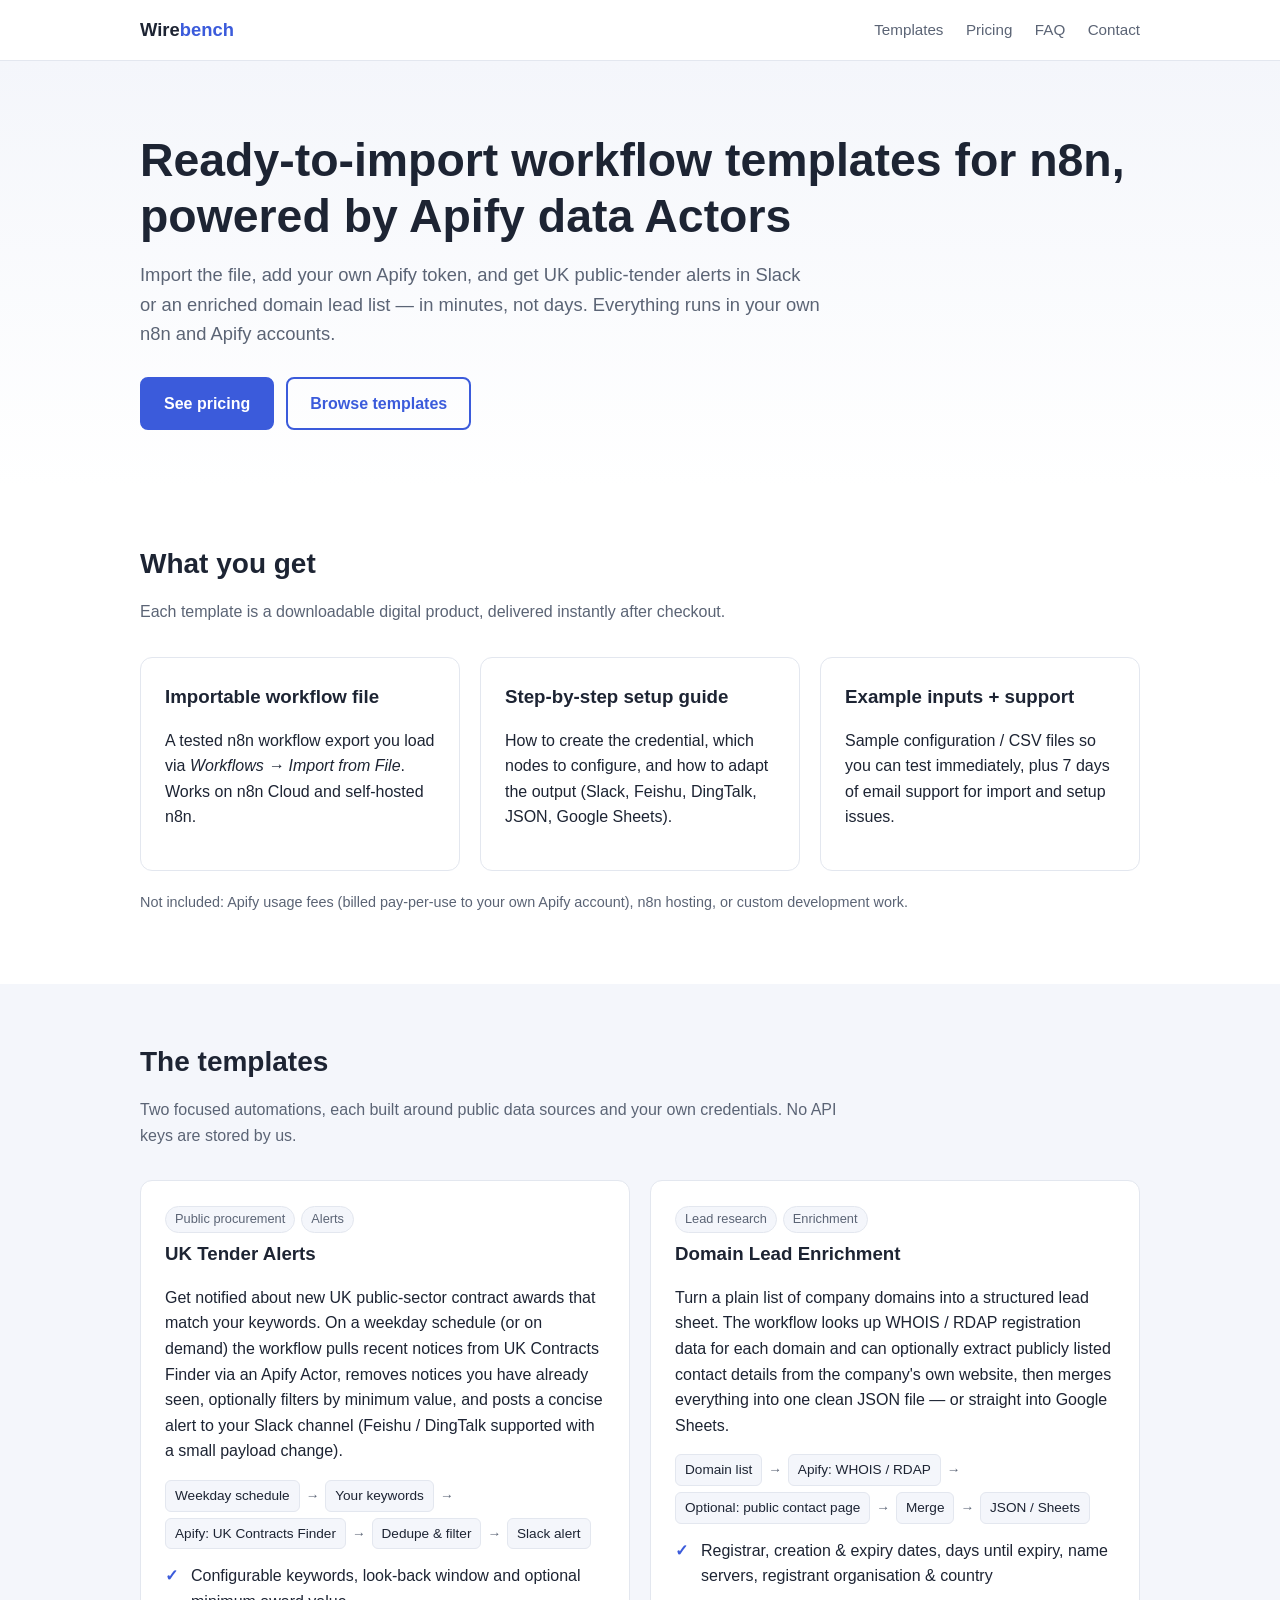
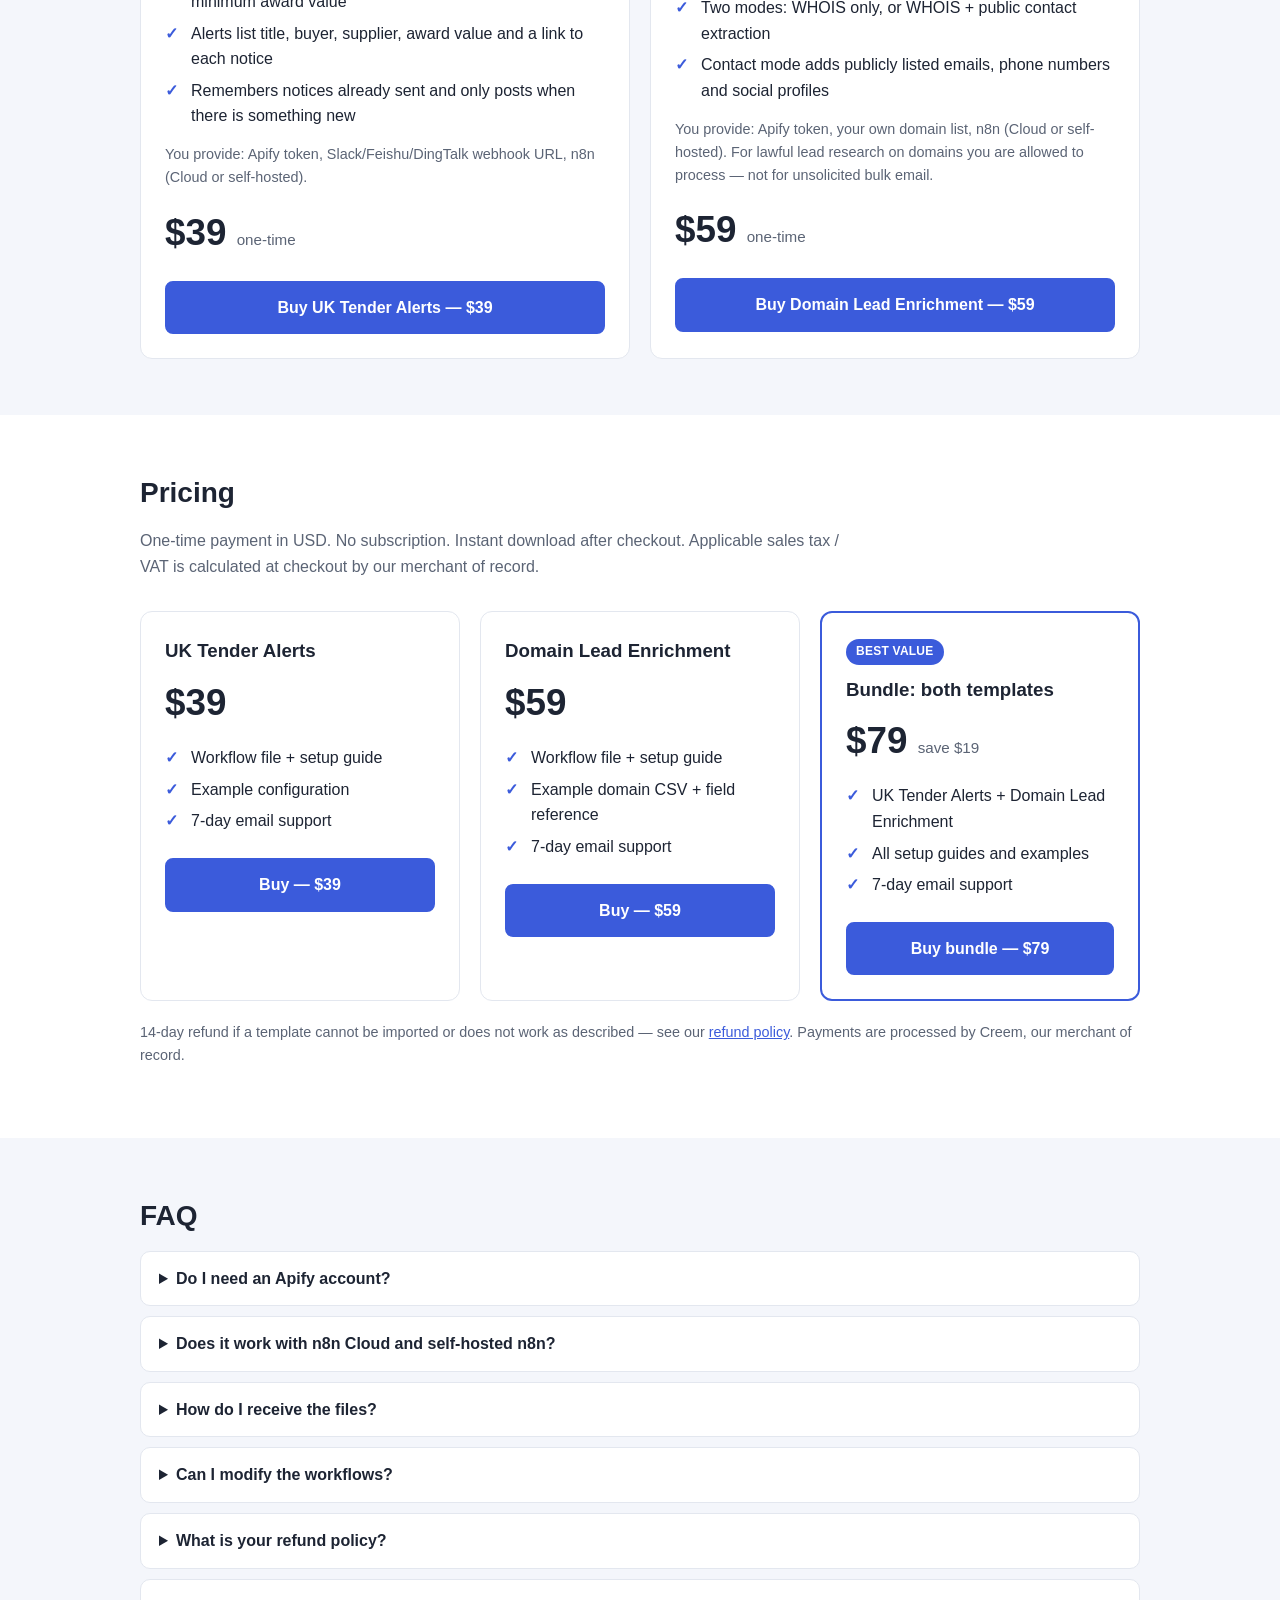
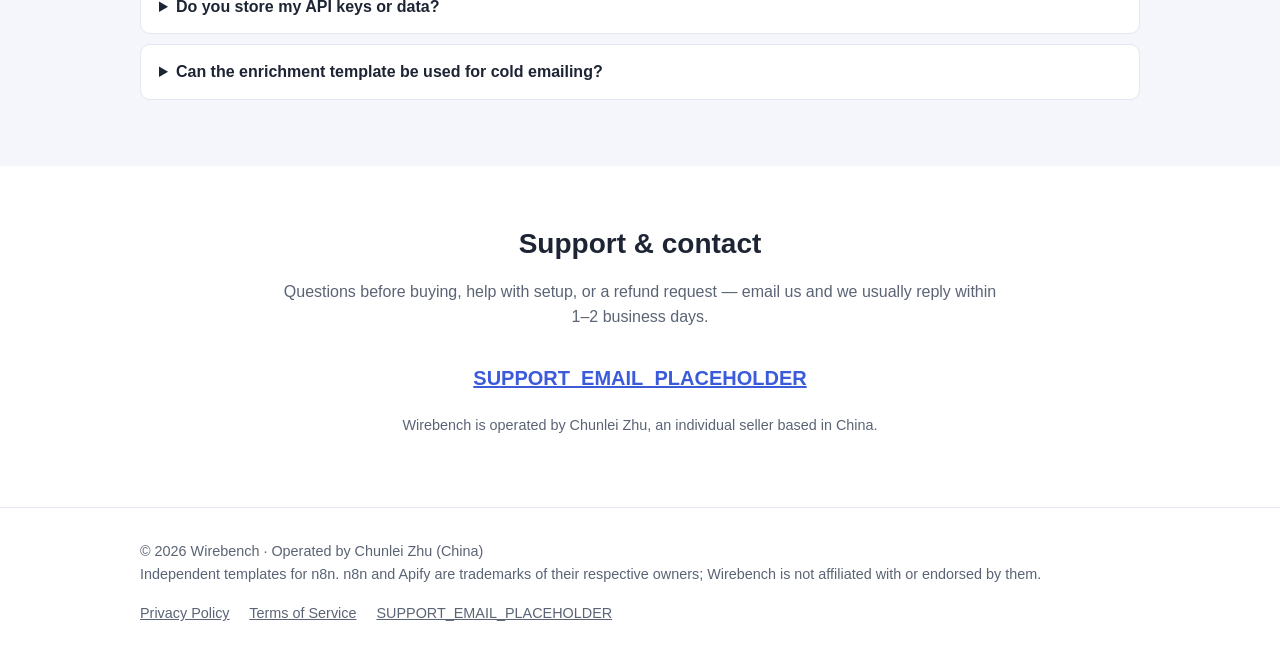
==== index.html @ e14d47aa "Wirebench landing site: index, privacy, terms, 404" ====
<!DOCTYPE html>
<html lang="en">
<head>
<meta charset="utf-8">
<meta name="viewport" content="width=device-width, initial-scale=1">
<title>Wirebench — Ready-to-import workflow templates for n8n</title>
<meta name="description" content="Wirebench sells ready-to-import workflow templates for n8n that plug into Apify data Actors: UK Tender Alerts and Domain Lead Enrichment. One-time purchase, instant download.">
<link rel="stylesheet" href="style.css">
</head>
<body>
<header class="site">
  <div class="container">
    <a class="brand" href="./">Wire<span>bench</span></a>
    <nav class="main">
      <a href="#templates">Templates</a>
      <a href="#pricing">Pricing</a>
      <a href="#faq">FAQ</a>
      <a href="#contact">Contact</a>
    </nav>
  </div>
</header>

<main>
<section class="hero">
  <div class="container">
    <h1>Ready-to-import workflow templates for n8n, powered by Apify data Actors</h1>
    <p class="lead">Import the file, add your own Apify token, and get UK public-tender alerts in Slack or an enriched domain lead list — in minutes, not days. Everything runs in your own n8n and Apify accounts.</p>
    <div class="btn-row">
      <a class="btn" href="#pricing">See pricing</a>
      <a class="btn secondary" href="#templates">Browse templates</a>
    </div>
  </div>
</section>

<section id="what-you-get">
  <div class="container">
    <h2>What you get</h2>
    <p class="sub">Each template is a downloadable digital product, delivered instantly after checkout.</p>
    <div class="grid cols-3">
      <div class="card">
        <h3>Importable workflow file</h3>
        <p>A tested n8n workflow export you load via <em>Workflows → Import from File</em>. Works on n8n Cloud and self-hosted n8n.</p>
      </div>
      <div class="card">
        <h3>Step-by-step setup guide</h3>
        <p>How to create the credential, which nodes to configure, and how to adapt the output (Slack, Feishu, DingTalk, JSON, Google Sheets).</p>
      </div>
      <div class="card">
        <h3>Example inputs + support</h3>
        <p>Sample configuration / CSV files so you can test immediately, plus 7 days of email support for import and setup issues.</p>
      </div>
    </div>
    <p class="note" style="margin-top:20px">Not included: Apify usage fees (billed pay-per-use to your own Apify account), n8n hosting, or custom development work.</p>
  </div>
</section>

<section id="templates" class="alt">
  <div class="container">
    <h2>The templates</h2>
    <p class="sub">Two focused automations, each built around public data sources and your own credentials. No API keys are stored by us.</p>
    <div class="grid cols-2">
      <article class="card" id="uk-tender-alerts">
        <span class="tag">Public procurement</span><span class="tag">Alerts</span>
        <h3>UK Tender Alerts</h3>
        <p>Get notified about new UK public-sector contract awards that match your keywords. On a weekday schedule (or on demand) the workflow pulls recent notices from UK Contracts Finder via an Apify Actor, removes notices you have already seen, optionally filters by minimum value, and posts a concise alert to your Slack channel (Feishu / DingTalk supported with a small payload change).</p>
        <div class="flow" aria-label="Workflow outline">
          <span class="step">Weekday schedule</span><span class="arrow">→</span>
          <span class="step">Your keywords</span><span class="arrow">→</span>
          <span class="step">Apify: UK Contracts Finder</span><span class="arrow">→</span>
          <span class="step">Dedupe &amp; filter</span><span class="arrow">→</span>
          <span class="step">Slack alert</span>
        </div>
        <ul class="check">
          <li>Configurable keywords, look-back window and optional minimum award value</li>
          <li>Alerts list title, buyer, supplier, award value and a link to each notice</li>
          <li>Remembers notices already sent and only posts when there is something new</li>
        </ul>
        <p class="note">You provide: Apify token, Slack/Feishu/DingTalk webhook URL, n8n (Cloud or self-hosted).</p>
        <p class="price">$39 <small>one-time</small></p>
        <a class="btn" href="#buy-PLACEHOLDER-uk-tender-alerts">Buy UK Tender Alerts — $39</a>
      </article>

      <article class="card" id="domain-lead-enrichment">
        <span class="tag">Lead research</span><span class="tag">Enrichment</span>
        <h3>Domain Lead Enrichment</h3>
        <p>Turn a plain list of company domains into a structured lead sheet. The workflow looks up WHOIS / RDAP registration data for each domain and can optionally extract publicly listed contact details from the company's own website, then merges everything into one clean JSON file — or straight into Google Sheets.</p>
        <div class="flow" aria-label="Workflow outline">
          <span class="step">Domain list</span><span class="arrow">→</span>
          <span class="step">Apify: WHOIS / RDAP</span><span class="arrow">→</span>
          <span class="step">Optional: public contact page</span><span class="arrow">→</span>
          <span class="step">Merge</span><span class="arrow">→</span>
          <span class="step">JSON / Sheets</span>
        </div>
        <ul class="check">
          <li>Registrar, creation &amp; expiry dates, days until expiry, name servers, registrant organisation &amp; country</li>
          <li>Two modes: WHOIS only, or WHOIS + public contact extraction</li>
          <li>Contact mode adds publicly listed emails, phone numbers and social profiles</li>
        </ul>
        <p class="note">You provide: Apify token, your own domain list, n8n (Cloud or self-hosted). For lawful lead research on domains you are allowed to process — not for unsolicited bulk email.</p>
        <p class="price">$59 <small>one-time</small></p>
        <a class="btn" href="#buy-PLACEHOLDER-domain-lead-enrichment">Buy Domain Lead Enrichment — $59</a>
      </article>
    </div>
  </div>
</section>

<section id="pricing">
  <div class="container">
    <h2>Pricing</h2>
    <p class="sub">One-time payment in USD. No subscription. Instant download after checkout. Applicable sales tax / VAT is calculated at checkout by our merchant of record.</p>
    <div class="grid cols-3">
      <div class="card">
        <h3>UK Tender Alerts</h3>
        <p class="price">$39</p>
        <ul class="check">
          <li>Workflow file + setup guide</li>
          <li>Example configuration</li>
          <li>7-day email support</li>
        </ul>
        <a class="btn" href="#buy-PLACEHOLDER-uk-tender-alerts">Buy — $39</a>
      </div>
      <div class="card">
        <h3>Domain Lead Enrichment</h3>
        <p class="price">$59</p>
        <ul class="check">
          <li>Workflow file + setup guide</li>
          <li>Example domain CSV + field reference</li>
          <li>7-day email support</li>
        </ul>
        <a class="btn" href="#buy-PLACEHOLDER-domain-lead-enrichment">Buy — $59</a>
      </div>
      <div class="card featured">
        <span class="badge">BEST VALUE</span>
        <h3>Bundle: both templates</h3>
        <p class="price">$79 <small>save $19</small></p>
        <ul class="check">
          <li>UK Tender Alerts + Domain Lead Enrichment</li>
          <li>All setup guides and examples</li>
          <li>7-day email support</li>
        </ul>
        <a class="btn" href="#buy-PLACEHOLDER-bundle">Buy bundle — $79</a>
      </div>
    </div>
    <p class="note" style="margin-top:20px">14-day refund if a template cannot be imported or does not work as described — see our <a href="terms.html#refunds">refund policy</a>. Payments are processed by Creem, our merchant of record.</p>
  </div>
</section>

<section id="faq" class="alt">
  <div class="container">
    <h2>FAQ</h2>
    <details>
      <summary>Do I need an Apify account?</summary>
      <p>Yes. The templates call public Apify Actors using your own Apify API token, so data runs and usage fees stay on your account. Apify offers a free tier that is enough for testing.</p>
    </details>
    <details>
      <summary>Does it work with n8n Cloud and self-hosted n8n?</summary>
      <p>Yes. Any recent n8n version with the standard HTTP Request node and Header Auth credentials will work.</p>
    </details>
    <details>
      <summary>How do I receive the files?</summary>
      <p>Right after payment you get a download link (and an email receipt) from our checkout provider, Creem. The download is a ZIP containing the workflow file, setup guide and example inputs.</p>
    </details>
    <details>
      <summary>Can I modify the workflows?</summary>
      <p>Absolutely. You can customise them freely for use by yourself or within your team / organisation. Reselling or redistributing the templates is not permitted — see the <a href="terms.html#license">license</a>.</p>
    </details>
    <details>
      <summary>What is your refund policy?</summary>
      <p>If a template cannot be imported or does not work as described and we cannot fix it, email us within 14 days of purchase for a full refund. Details are in the <a href="terms.html#refunds">Terms of Service</a>.</p>
    </details>
    <details>
      <summary>Do you store my API keys or data?</summary>
      <p>No. Credentials live in your own n8n instance and the workflows run on your infrastructure. We never see your Apify token, webhook URLs or results.</p>
    </details>
    <details>
      <summary>Can the enrichment template be used for cold emailing?</summary>
      <p>The template is meant for lawful research on domains you are permitted to process. You must comply with anti-spam and privacy laws in your jurisdiction; using the output for unsolicited bulk email is prohibited by our terms.</p>
    </details>
  </div>
</section>

<section id="contact">
  <div class="container contact-box">
    <h2>Support &amp; contact</h2>
    <p class="sub" style="margin-left:auto;margin-right:auto">Questions before buying, help with setup, or a refund request — email us and we usually reply within 1–2 business days.</p>
    <p class="email"><a href="mailto:SUPPORT_EMAIL_PLACEHOLDER">SUPPORT_EMAIL_PLACEHOLDER</a></p>
    <p class="note">Wirebench is operated by Chunlei Zhu, an individual seller based in China.</p>
  </div>
</section>
</main>

<footer class="site">
  <div class="container">
    <div>© 2026 Wirebench · Operated by Chunlei Zhu (China)<br><span class="note">Independent templates for n8n. n8n and Apify are trademarks of their respective owners; Wirebench is not affiliated with or endorsed by them.</span></div>
    <nav>
      <a href="privacy.html">Privacy Policy</a>
      <a href="terms.html">Terms of Service</a>
      <a href="mailto:SUPPORT_EMAIL_PLACEHOLDER">SUPPORT_EMAIL_PLACEHOLDER</a>
    </nav>
  </div>
</footer>
</body>
</html>
---- style.css ----
:root{--bg:#ffffff;--fg:#1d2433;--muted:#5b6475;--accent:#3b5bdb;--accent-dark:#2f4ac0;--soft:#f4f6fb;--border:#e3e7ef;--radius:12px}
*{box-sizing:border-box}
html{scroll-behavior:smooth}
body{margin:0;font-family:-apple-system,BlinkMacSystemFont,"Segoe UI",Roboto,"Helvetica Neue",Arial,sans-serif;color:var(--fg);background:var(--bg);line-height:1.6;font-size:16px}
a{color:var(--accent)}
a:hover{color:var(--accent-dark)}
.container{max-width:1040px;margin:0 auto;padding:0 20px}
header.site{border-bottom:1px solid var(--border);background:#fff;position:sticky;top:0;z-index:10}
header.site .container{display:flex;align-items:center;justify-content:space-between;gap:16px;min-height:60px;flex-wrap:wrap}
.brand{font-weight:700;font-size:1.15rem;color:var(--fg);text-decoration:none}
.brand span{color:var(--accent)}
nav.main a{margin-left:18px;color:var(--muted);text-decoration:none;font-size:.95rem}
nav.main a:hover{color:var(--fg)}
.hero{padding:72px 0 56px;background:linear-gradient(180deg,var(--soft),#fff)}
.hero h1{font-size:clamp(1.9rem,4.5vw,2.9rem);line-height:1.2;margin:0 0 16px}
.hero p.lead{font-size:1.15rem;color:var(--muted);max-width:680px;margin:0 0 28px}
.btn{display:inline-block;background:var(--accent);color:#fff;padding:12px 22px;border-radius:8px;text-decoration:none;font-weight:600;border:2px solid var(--accent)}
.btn:hover{background:var(--accent-dark);border-color:var(--accent-dark);color:#fff}
.btn.secondary{background:transparent;color:var(--accent)}
.btn.secondary:hover{background:var(--soft);color:var(--accent-dark)}
.btn-row{display:flex;gap:12px;flex-wrap:wrap}
section{padding:56px 0}
section.alt{background:var(--soft)}
h2{font-size:1.75rem;margin:0 0 12px}
h3{margin:0 0 8px}
.sub{color:var(--muted);margin:0 0 32px;max-width:720px}
.grid{display:grid;gap:20px}
.grid.cols-3{grid-template-columns:repeat(auto-fit,minmax(240px,1fr))}
.grid.cols-2{grid-template-columns:repeat(auto-fit,minmax(300px,1fr))}
.card{background:#fff;border:1px solid var(--border);border-radius:var(--radius);padding:24px}
.card.featured{border:2px solid var(--accent);position:relative}
.badge{display:inline-block;background:var(--accent);color:#fff;font-size:.75rem;font-weight:700;padding:3px 10px;border-radius:999px;margin-bottom:10px;letter-spacing:.02em}
.tag{display:inline-block;background:var(--soft);color:var(--muted);font-size:.8rem;padding:2px 9px;border-radius:999px;margin:0 6px 6px 0;border:1px solid var(--border)}
.flow{display:flex;flex-wrap:wrap;align-items:center;gap:6px;margin:14px 0;font-size:.85rem}
.flow span.step{background:var(--soft);border:1px solid var(--border);border-radius:6px;padding:4px 9px}
.flow span.arrow{color:var(--muted)}
ul.check{list-style:none;padding:0;margin:12px 0}
ul.check li{padding-left:26px;position:relative;margin:6px 0}
ul.check li::before{content:"✓";position:absolute;left:0;color:var(--accent);font-weight:700}
.price{font-size:2.3rem;font-weight:800;margin:6px 0}
.price small{font-size:.95rem;font-weight:500;color:var(--muted)}
.card .btn{margin-top:12px;width:100%;text-align:center}
.note{font-size:.9rem;color:var(--muted)}
details{background:#fff;border:1px solid var(--border);border-radius:10px;padding:14px 18px;margin-bottom:10px}
details summary{cursor:pointer;font-weight:600}
details p{margin:10px 0 0;color:var(--muted)}
.contact-box{text-align:center}
.contact-box .email{font-size:1.25rem;font-weight:700}
footer.site{border-top:1px solid var(--border);padding:32px 0;font-size:.9rem;color:var(--muted)}
footer.site .container{display:flex;flex-wrap:wrap;justify-content:space-between;gap:16px}
footer.site nav a{margin-right:16px;color:var(--muted)}
footer.site nav a:hover{color:var(--fg)}
.legal{padding:48px 0}
.legal h1{font-size:2.1rem;margin:0 0 6px}
.legal h2{font-size:1.3rem;margin:32px 0 8px}
.legal .updated{color:var(--muted);margin:0 0 24px}
.legal .container{max-width:780px}
.legal table{border-collapse:collapse;width:100%;margin:12px 0;font-size:.95rem}
.legal th,.legal td{border:1px solid var(--border);padding:8px 10px;text-align:left;vertical-align:top}
.legal th{background:var(--soft)}
.callout{background:var(--soft);border-left:4px solid var(--accent);padding:14px 18px;border-radius:6px;margin:16px 0}
@media (max-width:640px){nav.main a{margin-left:12px}.hero{padding:48px 0 40px}section{padding:40px 0}nav.main{width:100%;padding-bottom:10px}nav.main a:first-child{margin-left:0}}
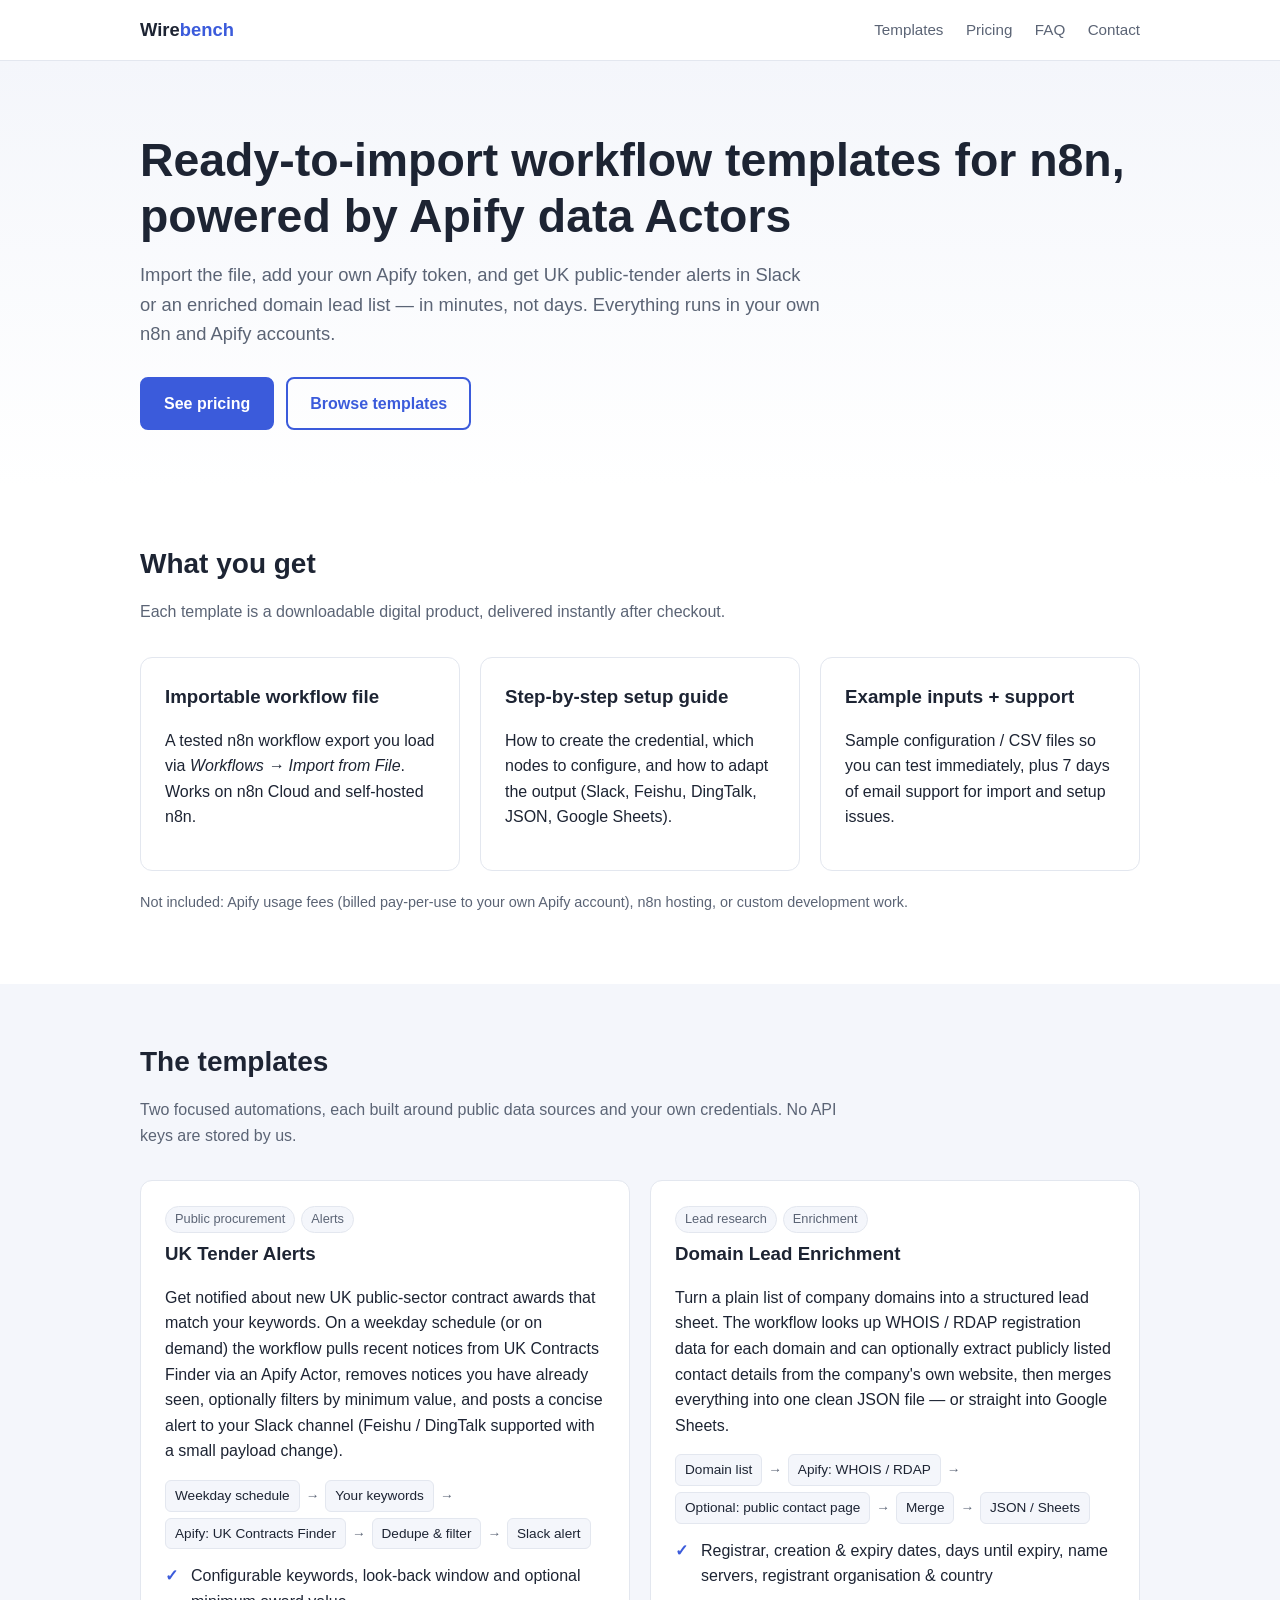
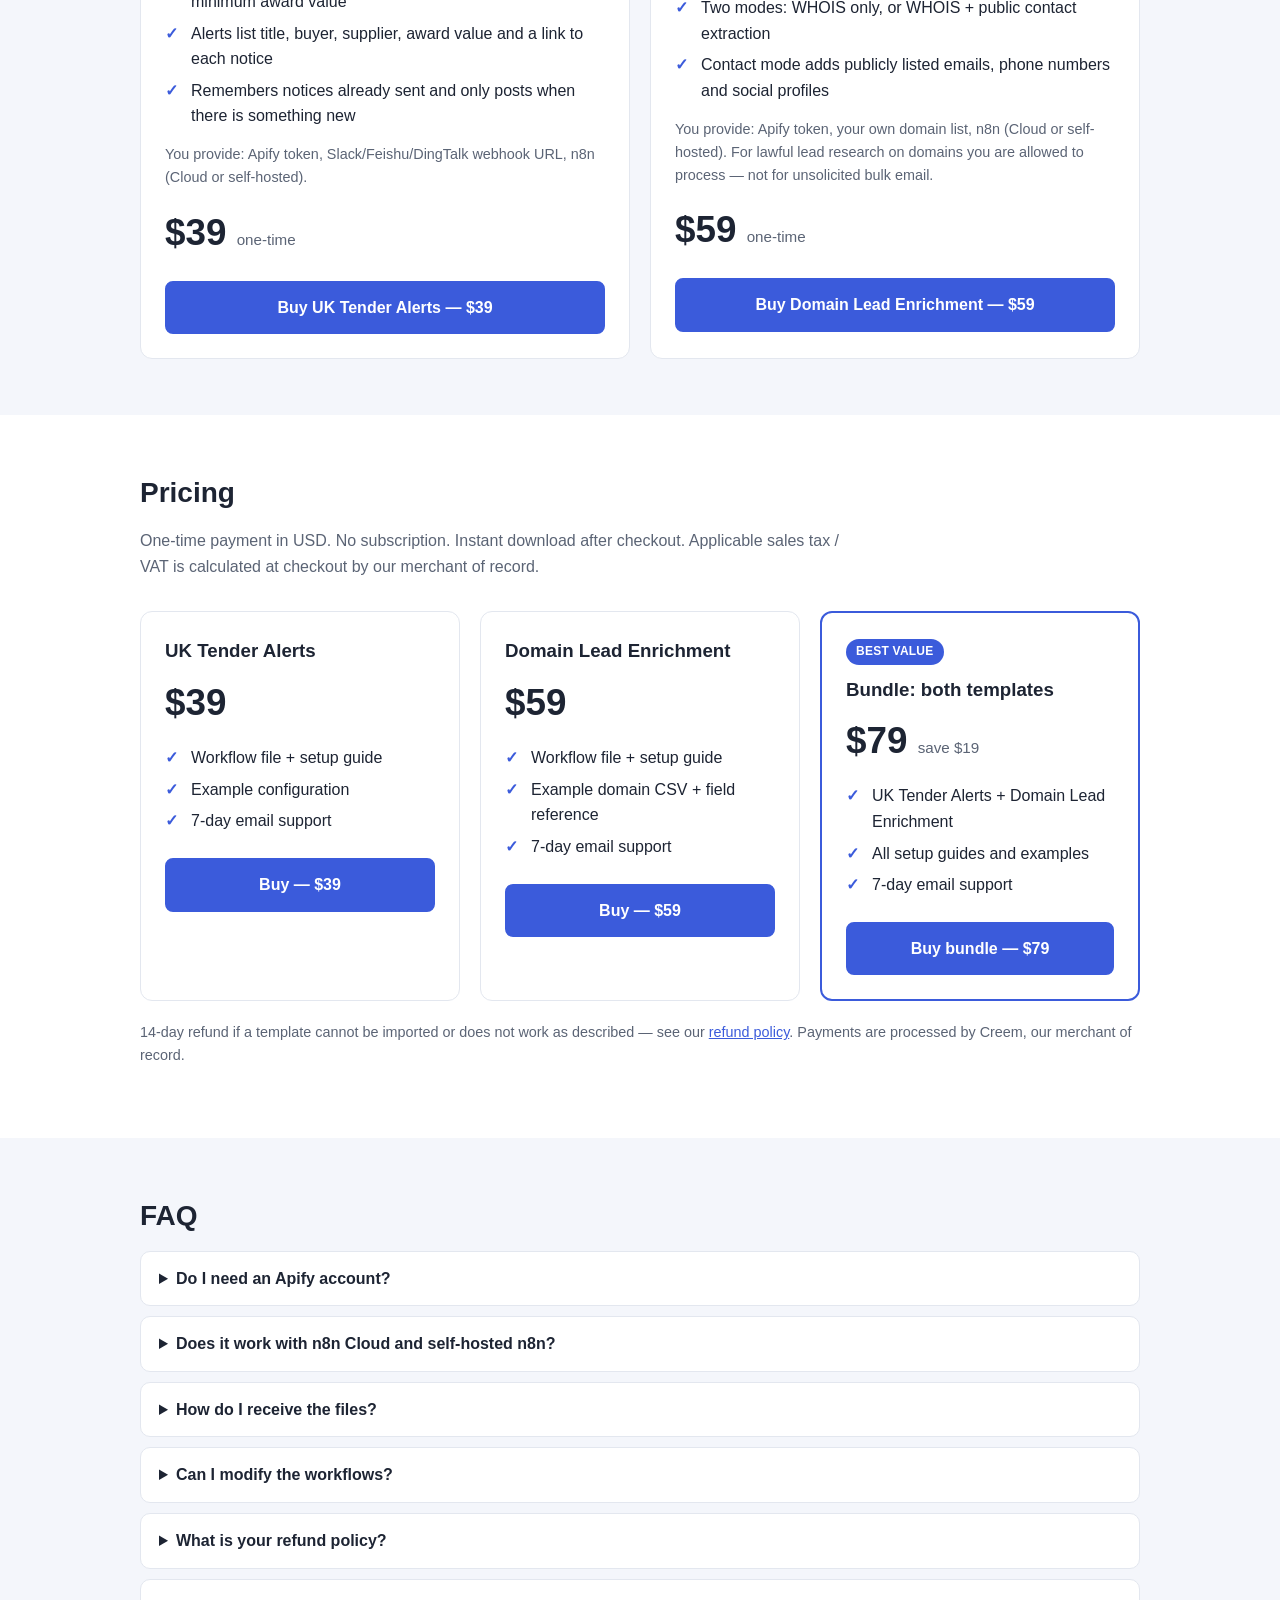
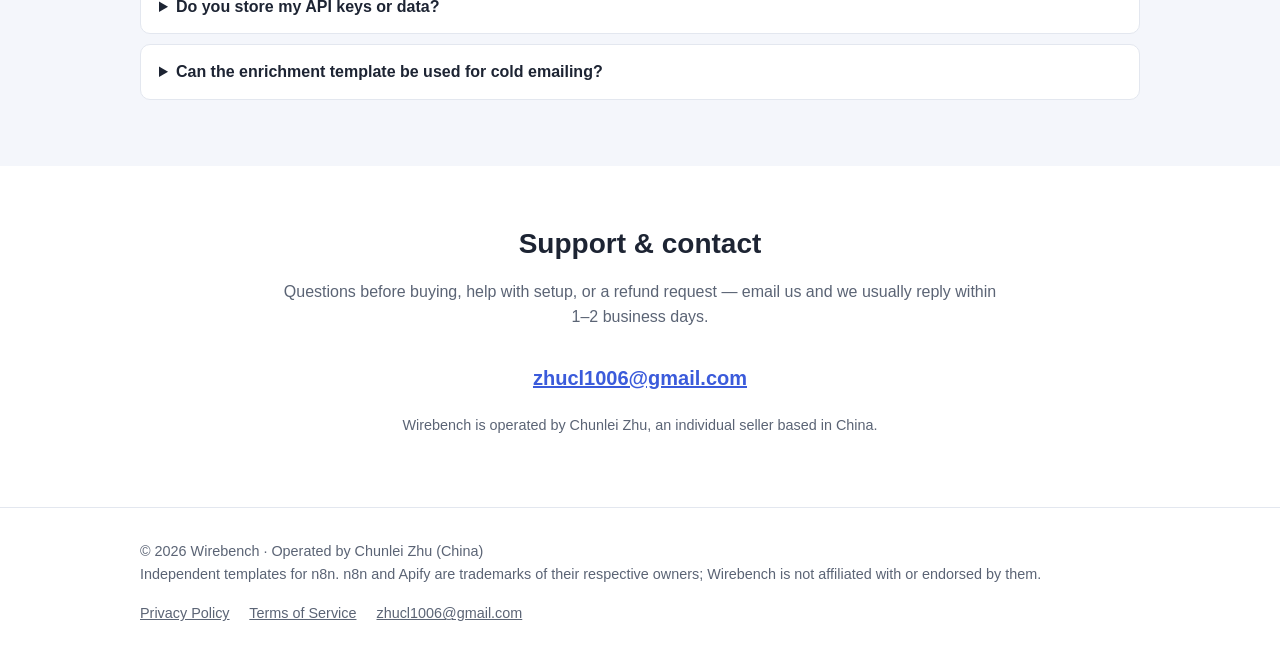
==== commit 70950bc1: "Set support email" ====
--- a/index.html
+++ b/index.html
@@ -183,7 +183,7 @@
   <div class="container contact-box">
     <h2>Support &amp; contact</h2>
     <p class="sub" style="margin-left:auto;margin-right:auto">Questions before buying, help with setup, or a refund request — email us and we usually reply within 1–2 business days.</p>
-    <p class="email"><a href="mailto:SUPPORT_EMAIL_PLACEHOLDER">SUPPORT_EMAIL_PLACEHOLDER</a></p>
+    <p class="email"><a href="mailto:zhucl1006@gmail.com">zhucl1006@gmail.com</a></p>
     <p class="note">Wirebench is operated by Chunlei Zhu, an individual seller based in China.</p>
   </div>
 </section>
@@ -195,7 +195,7 @@
     <nav>
       <a href="privacy.html">Privacy Policy</a>
       <a href="terms.html">Terms of Service</a>
-      <a href="mailto:SUPPORT_EMAIL_PLACEHOLDER">SUPPORT_EMAIL_PLACEHOLDER</a>
+      <a href="mailto:zhucl1006@gmail.com">zhucl1006@gmail.com</a>
     </nav>
   </div>
 </footer>
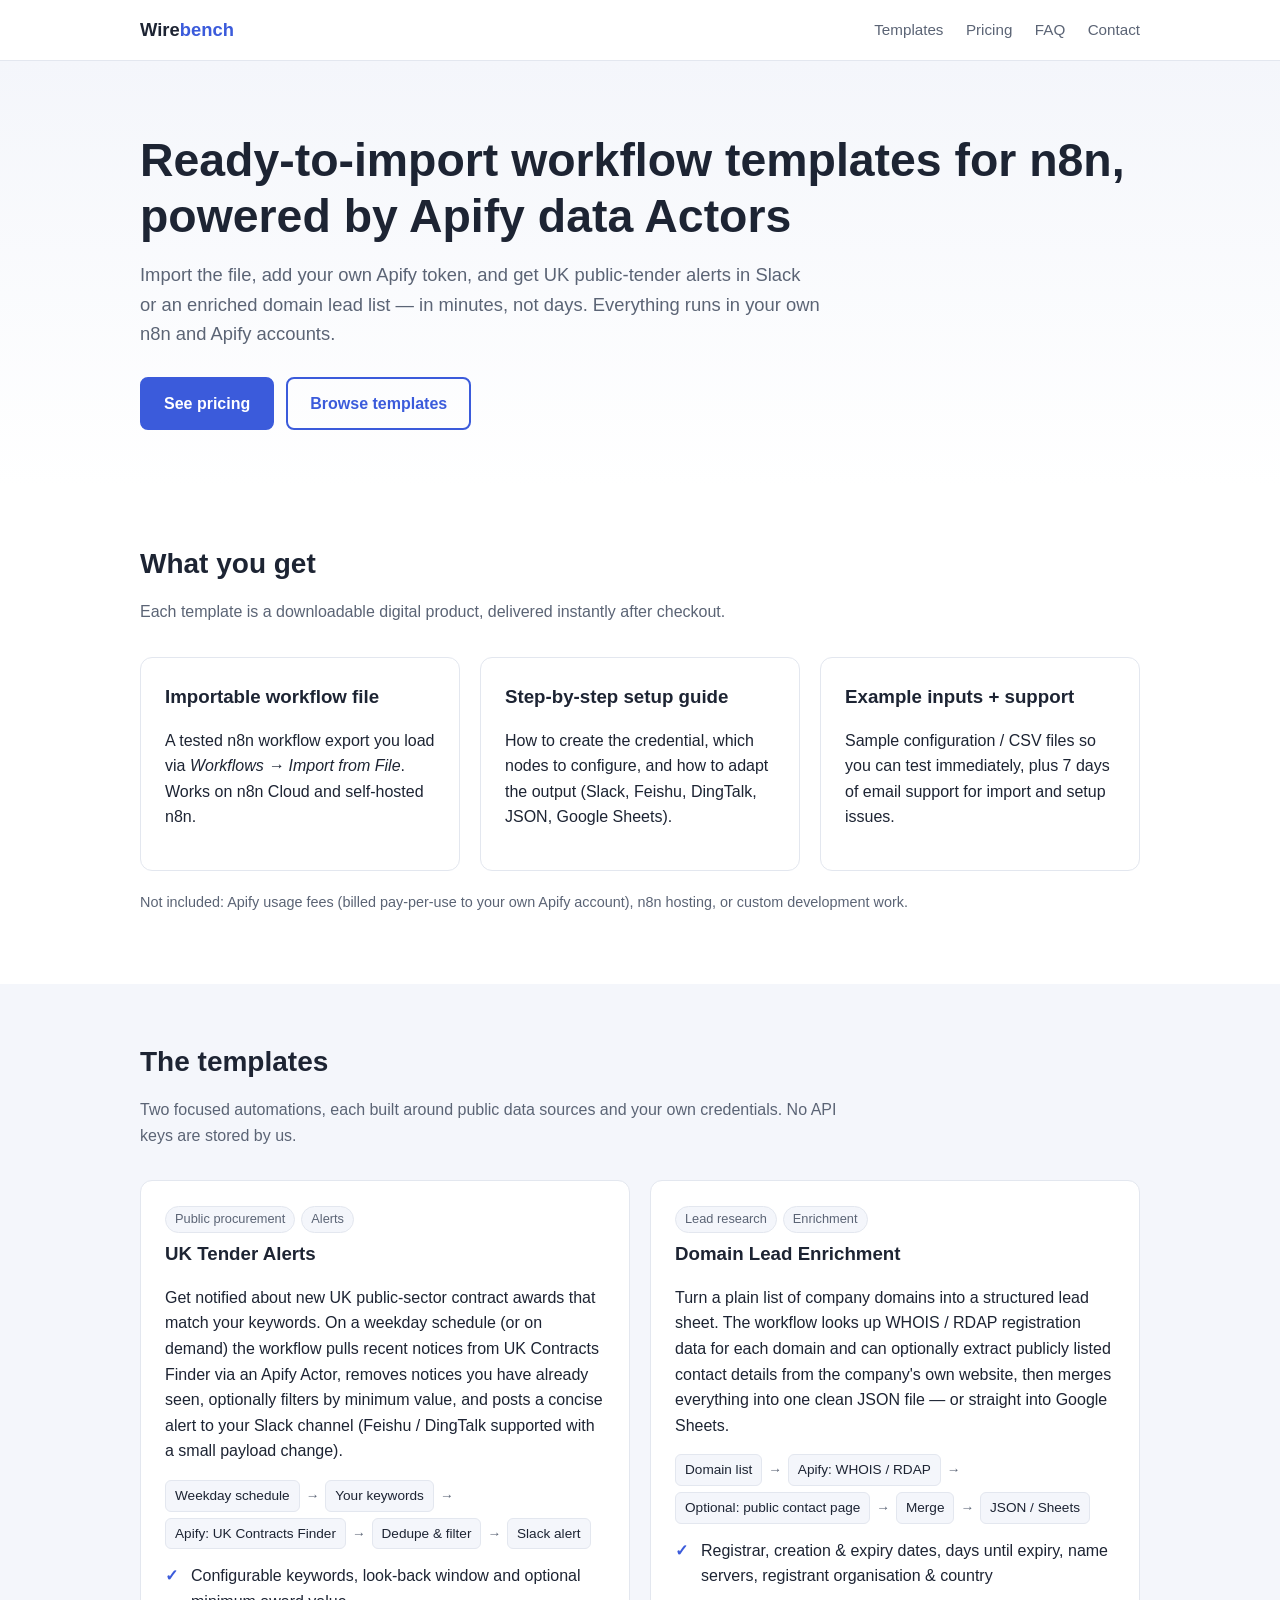
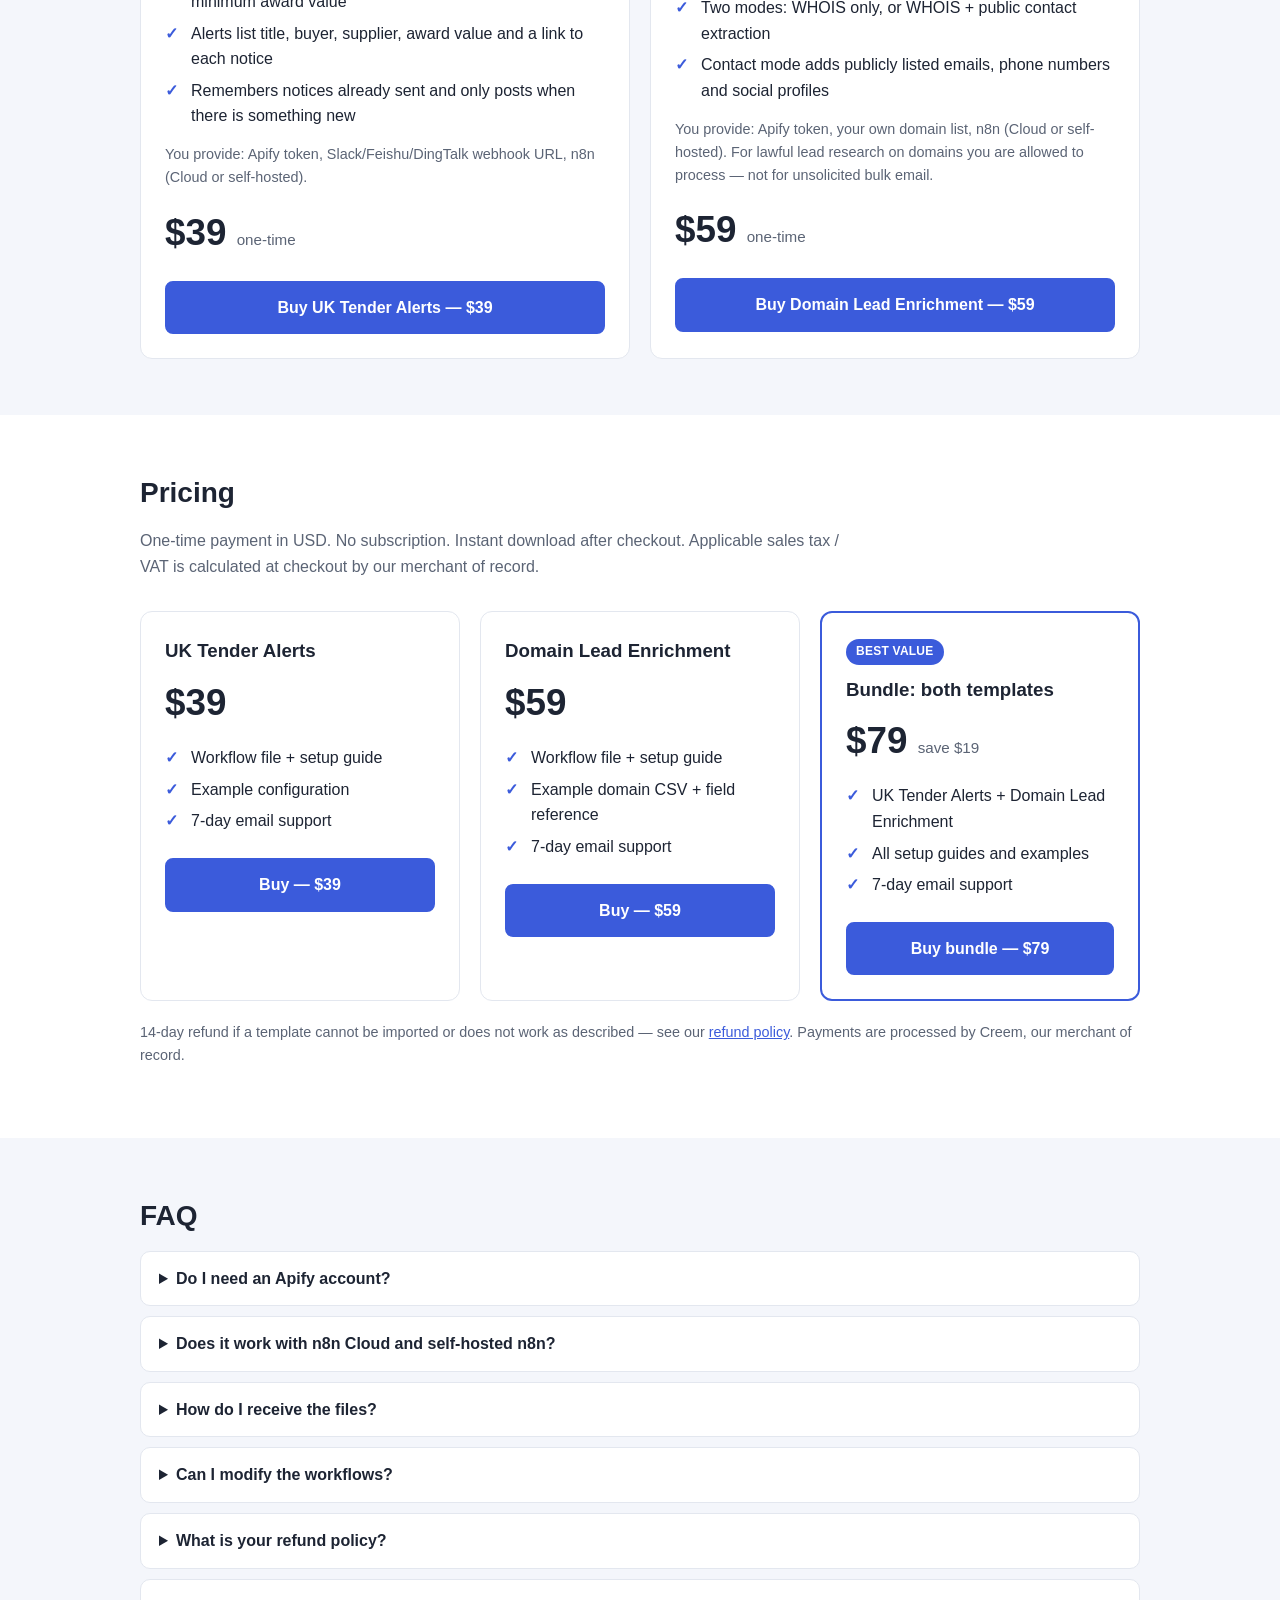
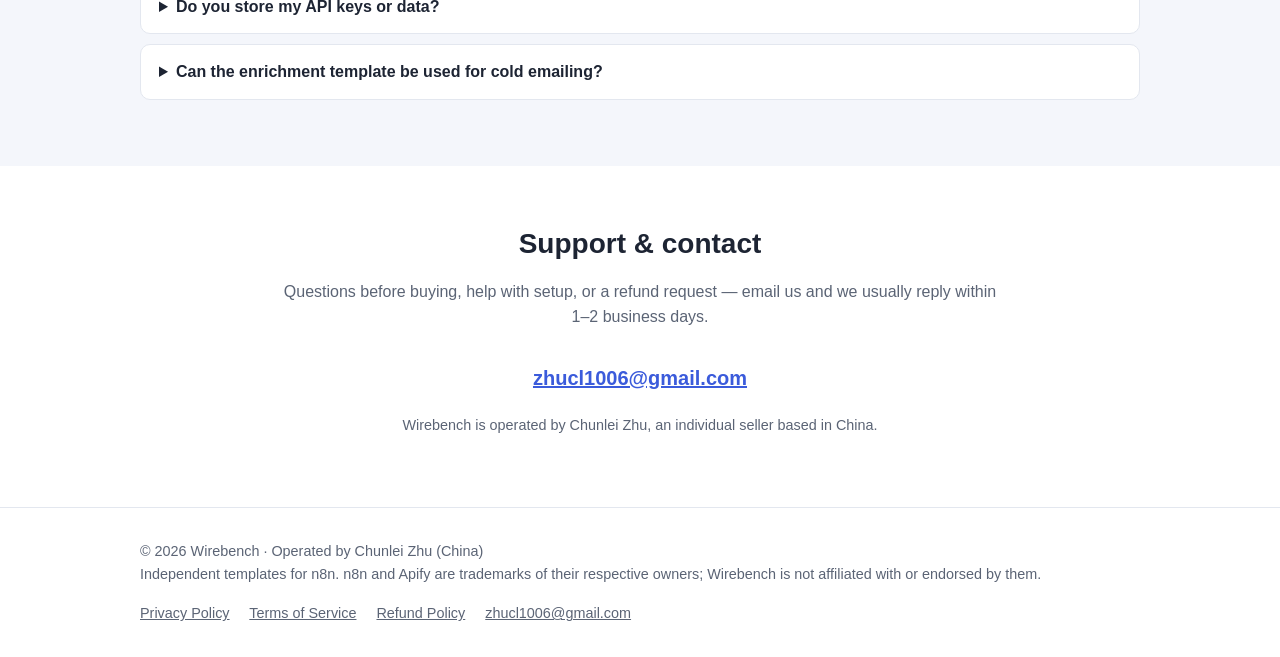
==== commit 5cb49321: "Move to custom domain templates.ivai.online; add Refund Policy page" ====
--- a/index.html
+++ b/index.html
@@ -5,6 +5,7 @@
 <meta name="viewport" content="width=device-width, initial-scale=1">
 <title>Wirebench — Ready-to-import workflow templates for n8n</title>
 <meta name="description" content="Wirebench sells ready-to-import workflow templates for n8n that plug into Apify data Actors: UK Tender Alerts and Domain Lead Enrichment. One-time purchase, instant download.">
+<link rel="canonical" href="https://templates.ivai.online/">
 <link rel="stylesheet" href="style.css">
 </head>
 <body>
@@ -77,7 +78,7 @@
         </ul>
         <p class="note">You provide: Apify token, Slack/Feishu/DingTalk webhook URL, n8n (Cloud or self-hosted).</p>
         <p class="price">$39 <small>one-time</small></p>
-        <a class="btn" href="#buy-PLACEHOLDER-uk-tender-alerts">Buy UK Tender Alerts — $39</a>
+        <a class="btn" href="https://www.creem.io/payment/prod_7SuX4HtEQYm7WxqtiozOaJ">Buy UK Tender Alerts — $39</a>
       </article>
 
       <article class="card" id="domain-lead-enrichment">
@@ -98,7 +99,7 @@
         </ul>
         <p class="note">You provide: Apify token, your own domain list, n8n (Cloud or self-hosted). For lawful lead research on domains you are allowed to process — not for unsolicited bulk email.</p>
         <p class="price">$59 <small>one-time</small></p>
-        <a class="btn" href="#buy-PLACEHOLDER-domain-lead-enrichment">Buy Domain Lead Enrichment — $59</a>
+        <a class="btn" href="https://www.creem.io/payment/prod_63rKPHkUMCcm654PyKx2MT">Buy Domain Lead Enrichment — $59</a>
       </article>
     </div>
   </div>
@@ -117,7 +118,7 @@
           <li>Example configuration</li>
           <li>7-day email support</li>
         </ul>
-        <a class="btn" href="#buy-PLACEHOLDER-uk-tender-alerts">Buy — $39</a>
+        <a class="btn" href="https://www.creem.io/payment/prod_7SuX4HtEQYm7WxqtiozOaJ">Buy — $39</a>
       </div>
       <div class="card">
         <h3>Domain Lead Enrichment</h3>
@@ -127,7 +128,7 @@
           <li>Example domain CSV + field reference</li>
           <li>7-day email support</li>
         </ul>
-        <a class="btn" href="#buy-PLACEHOLDER-domain-lead-enrichment">Buy — $59</a>
+        <a class="btn" href="https://www.creem.io/payment/prod_63rKPHkUMCcm654PyKx2MT">Buy — $59</a>
       </div>
       <div class="card featured">
         <span class="badge">BEST VALUE</span>
@@ -138,10 +139,10 @@
           <li>All setup guides and examples</li>
           <li>7-day email support</li>
         </ul>
-        <a class="btn" href="#buy-PLACEHOLDER-bundle">Buy bundle — $79</a>
-      </div>
-    </div>
-    <p class="note" style="margin-top:20px">14-day refund if a template cannot be imported or does not work as described — see our <a href="terms.html#refunds">refund policy</a>. Payments are processed by Creem, our merchant of record.</p>
+        <a class="btn" href="https://www.creem.io/payment/prod_3zkOy9wZhzvSgBVYd0XnNy">Buy bundle — $79</a>
+      </div>
+    </div>
+    <p class="note" style="margin-top:20px">14-day refund if a template cannot be imported or does not work as described — see our <a href="refund.html">refund policy</a>. Payments are processed by Creem, our merchant of record.</p>
   </div>
 </section>
 
@@ -166,7 +167,7 @@
     </details>
     <details>
       <summary>What is your refund policy?</summary>
-      <p>If a template cannot be imported or does not work as described and we cannot fix it, email us within 14 days of purchase for a full refund. Details are in the <a href="terms.html#refunds">Terms of Service</a>.</p>
+      <p>If a template cannot be imported or does not work as described and we cannot fix it, email us within 14 days of purchase for a full refund. Details are in our <a href="refund.html">Refund Policy</a>.</p>
     </details>
     <details>
       <summary>Do you store my API keys or data?</summary>
@@ -195,6 +196,7 @@
     <nav>
       <a href="privacy.html">Privacy Policy</a>
       <a href="terms.html">Terms of Service</a>
+      <a href="refund.html">Refund Policy</a>
       <a href="mailto:zhucl1006@gmail.com">zhucl1006@gmail.com</a>
     </nav>
   </div>
